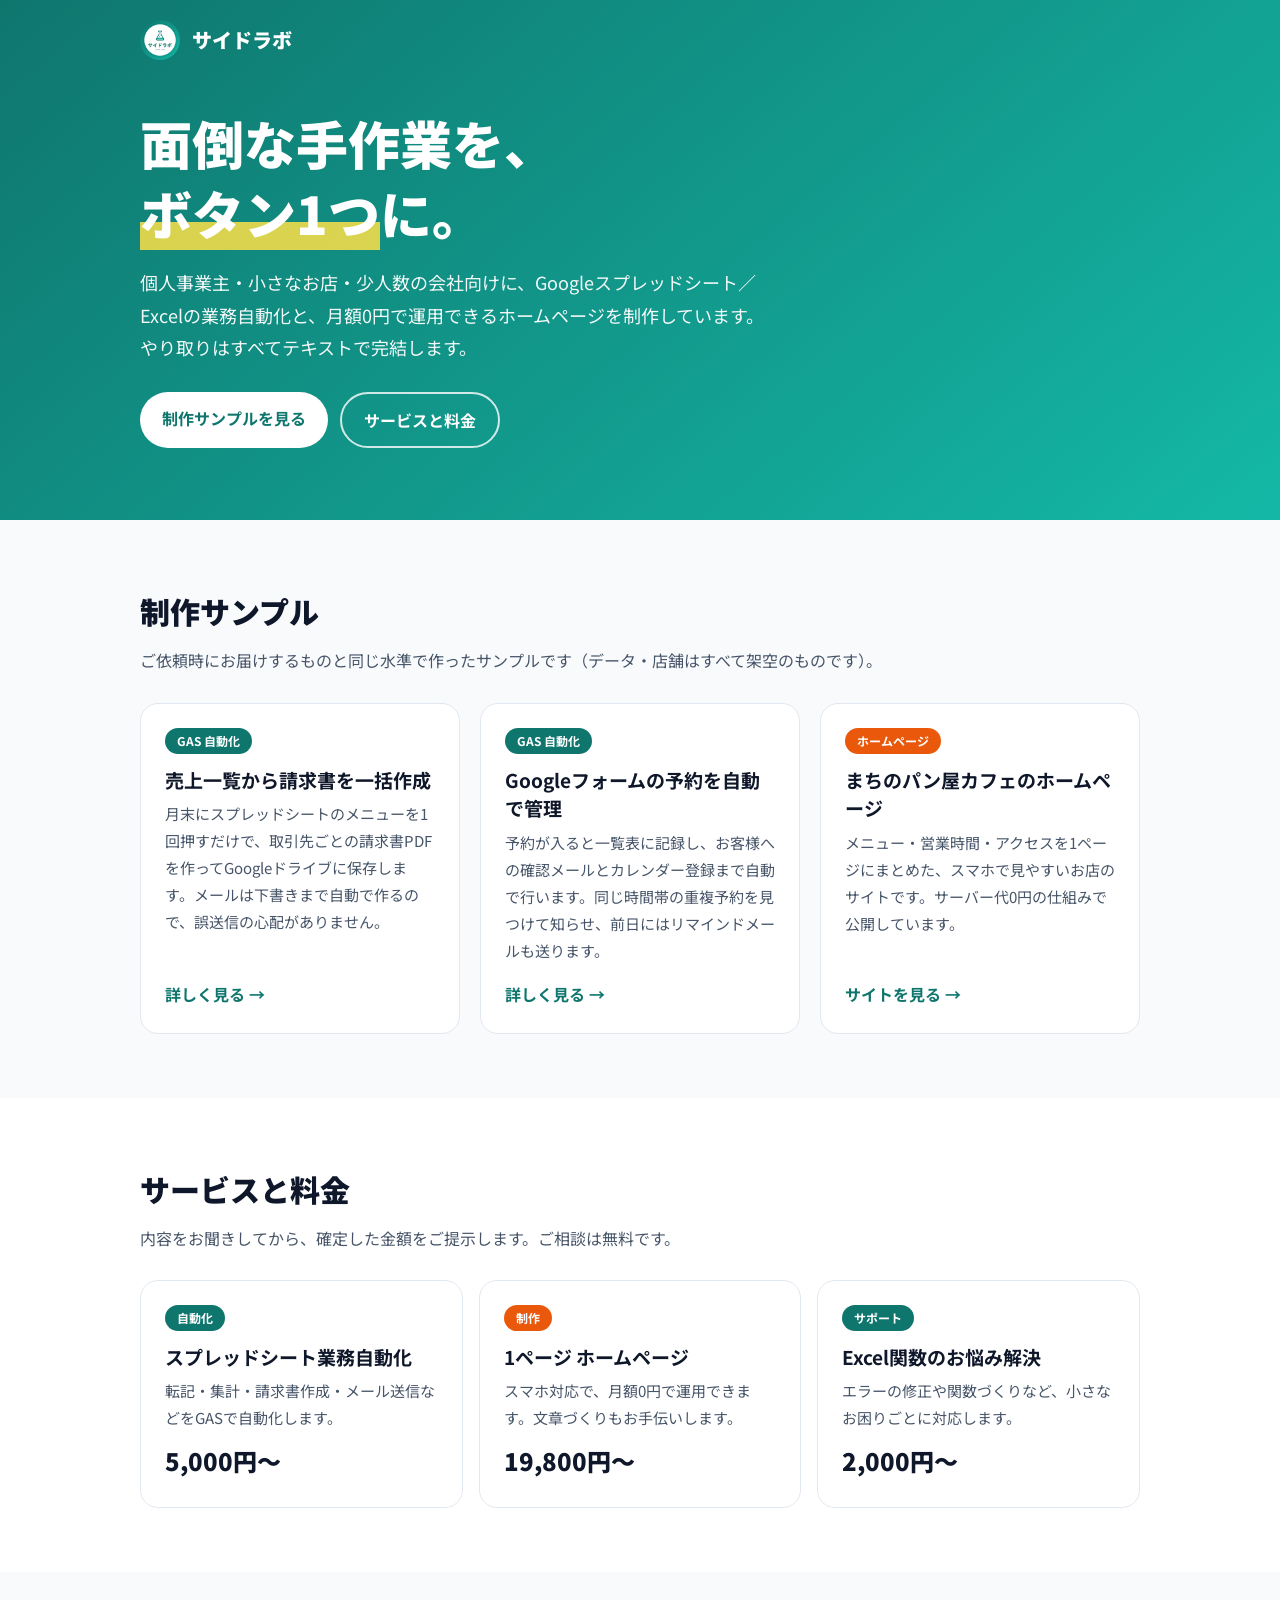
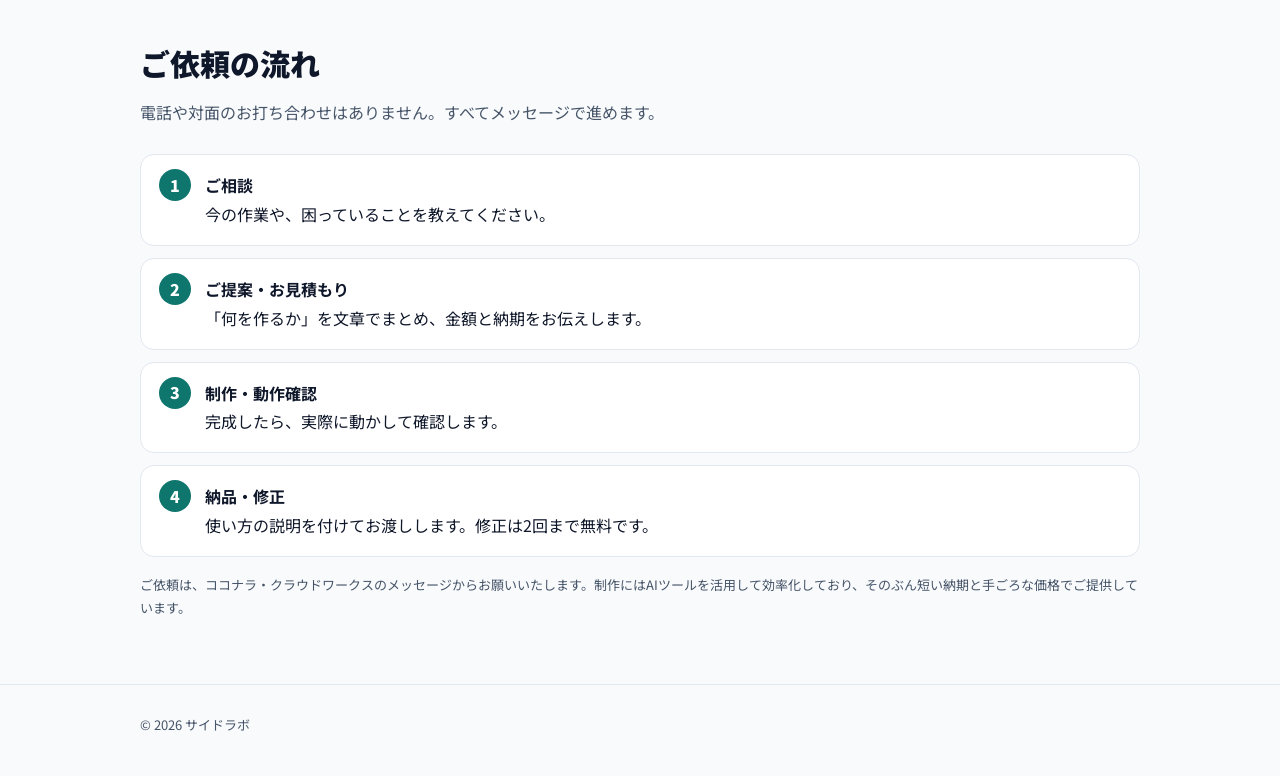
==== index.html @ ee7d605c "ポートフォリオ初版（サンプル3件） Co-Authored-By: Claude Opus 5.5 <noreply@anthropic.com>" ====
<!doctype html>
<html lang="ja">
<head>
<meta charset="utf-8">
<meta name="viewport" content="width=device-width,initial-scale=1">
<title>サイドラボ｜スプレッドシート自動化・ホームページ制作</title>
<meta name="description" content="個人事業主・小さなお店向けに、Googleスプレッドシート／Excelの業務自動化（GAS）と、月額0円で運用できる1ページホームページを制作しています。">
<meta property="og:title" content="サイドラボ｜スプレッドシート自動化・ホームページ制作">
<meta property="og:description" content="面倒な手作業をボタン1つに。小さなお店のホームページも月額0円で。">
<meta property="og:type" content="website">
<meta property="og:image" content="ogp.png">
<link rel="icon" href="icon.png">
<link rel="preconnect" href="https://fonts.googleapis.com">
<link href="https://fonts.googleapis.com/css2?family=Noto+Sans+JP:wght@400;700;900&display=swap" rel="stylesheet">
<style>
:root{--ink:#0f172a;--sub:#475569;--line:#e2e8f0;--bg:#f8fafc;--card:#fff;--brand:#0f766e;--brand2:#14b8a6;--accent:#ea580c}
*{box-sizing:border-box;margin:0;padding:0}
body{font-family:'Noto Sans JP',system-ui,sans-serif;color:var(--ink);background:var(--bg);line-height:1.8;-webkit-text-size-adjust:100%}
a{color:var(--brand)}
.wrap{max-width:1040px;margin:0 auto;padding:0 20px}
header{background:linear-gradient(140deg,var(--brand),var(--brand2));color:#fff;padding:20px 0 72px}
.nav{display:flex;align-items:center;gap:12px;font-weight:900;font-size:20px}
.nav img{width:40px;height:40px;border-radius:50%;background:#fff}
.hero h1{font-size:clamp(30px,6vw,52px);line-height:1.35;font-weight:900;margin-top:48px}
.hero h1 em{font-style:normal;background:linear-gradient(transparent 62%,rgba(253,224,71,.85) 62%)}
.hero p{margin-top:18px;font-size:clamp(15px,2.4vw,18px);max-width:640px;opacity:.95}
.btns{display:flex;flex-wrap:wrap;gap:12px;margin-top:28px}
.btn{display:inline-block;background:#fff;color:var(--brand);font-weight:700;padding:12px 22px;border-radius:999px;text-decoration:none}
.btn.ghost{background:transparent;color:#fff;border:2px solid rgba(255,255,255,.8)}
section{padding:64px 0}
h2{font-size:clamp(22px,4vw,30px);font-weight:900;margin-bottom:8px}
.lead{color:var(--sub);margin-bottom:28px}
.grid{display:grid;grid-template-columns:repeat(auto-fit,minmax(280px,1fr));gap:20px}
.card{background:var(--card);border:1px solid var(--line);border-radius:18px;padding:24px;display:flex;flex-direction:column}
.tag{display:inline-block;font-size:12px;font-weight:700;color:#fff;background:var(--brand);border-radius:999px;padding:2px 12px;align-self:flex-start}
.tag.hp{background:var(--accent)}
.card h3{font-size:19px;margin:12px 0 6px;line-height:1.5}
.card p{color:var(--sub);font-size:15px;flex:1}
.card a.more{margin-top:16px;font-weight:700;text-decoration:none}
.svc{display:grid;grid-template-columns:repeat(auto-fit,minmax(240px,1fr));gap:16px}
.svc .card .price{font-size:24px;font-weight:900;color:var(--ink);margin-top:8px}
.svc .card .price small{font-size:14px;color:var(--sub);font-weight:400}
ol.flow{list-style:none;counter-reset:s;display:grid;gap:12px}
ol.flow li{counter-increment:s;background:#fff;border:1px solid var(--line);border-radius:14px;padding:16px 18px 16px 64px;position:relative}
ol.flow li::before{content:counter(s);position:absolute;left:18px;top:14px;width:32px;height:32px;border-radius:50%;background:var(--brand);color:#fff;font-weight:900;display:grid;place-items:center}
.note{font-size:13px;color:var(--sub);margin-top:16px}
footer{border-top:1px solid var(--line);padding:28px 0 40px;color:var(--sub);font-size:13px}
</style>
</head>
<body>
<header>
  <div class="wrap">
    <div class="nav"><img src="icon.png" alt="">サイドラボ</div>
    <div class="hero">
      <h1>面倒な手作業を、<br><em>ボタン1つ</em>に。</h1>
      <p>個人事業主・小さなお店・少人数の会社向けに、Googleスプレッドシート／Excelの業務自動化と、月額0円で運用できるホームページを制作しています。やり取りはすべてテキストで完結します。</p>
      <div class="btns">
        <a class="btn" href="#works">制作サンプルを見る</a>
        <a class="btn ghost" href="#services">サービスと料金</a>
      </div>
    </div>
  </div>
</header>

<main>
<section id="works">
  <div class="wrap">
    <h2>制作サンプル</h2>
    <p class="lead">ご依頼時にお届けするものと同じ水準で作ったサンプルです（データ・店舗はすべて架空のものです）。</p>
    <div class="grid">
      <article class="card">
        <span class="tag">GAS 自動化</span>
        <h3>売上一覧から請求書を一括作成</h3>
        <p>月末にスプレッドシートのメニューを1回押すだけで、取引先ごとの請求書PDFを作ってGoogleドライブに保存します。メールは下書きまで自動で作るので、誤送信の心配がありません。</p>
        <a class="more" href="works/gas-invoice/">詳しく見る →</a>
      </article>
      <article class="card">
        <span class="tag">GAS 自動化</span>
        <h3>Googleフォームの予約を自動で管理</h3>
        <p>予約が入ると一覧表に記録し、お客様への確認メールとカレンダー登録まで自動で行います。同じ時間帯の重複予約を見つけて知らせ、前日にはリマインドメールも送ります。</p>
        <a class="more" href="works/gas-reservation/">詳しく見る →</a>
      </article>
      <article class="card">
        <span class="tag hp">ホームページ</span>
        <h3>まちのパン屋カフェのホームページ</h3>
        <p>メニュー・営業時間・アクセスを1ページにまとめた、スマホで見やすいお店のサイトです。サーバー代0円の仕組みで公開しています。</p>
        <a class="more" href="works/sample-shop/">サイトを見る →</a>
      </article>
    </div>
  </div>
</section>

<section id="services" style="background:#fff">
  <div class="wrap">
    <h2>サービスと料金</h2>
    <p class="lead">内容をお聞きしてから、確定した金額をご提示します。ご相談は無料です。</p>
    <div class="svc">
      <div class="card"><span class="tag">自動化</span><h3>スプレッドシート業務自動化</h3><p>転記・集計・請求書作成・メール送信などをGASで自動化します。</p><div class="price">5,000円〜</div></div>
      <div class="card"><span class="tag hp">制作</span><h3>1ページ ホームページ</h3><p>スマホ対応で、月額0円で運用できます。文章づくりもお手伝いします。</p><div class="price">19,800円〜</div></div>
      <div class="card"><span class="tag">サポート</span><h3>Excel関数のお悩み解決</h3><p>エラーの修正や関数づくりなど、小さなお困りごとに対応します。</p><div class="price">2,000円〜</div></div>
    </div>
  </div>
</section>

<section id="flow">
  <div class="wrap">
    <h2>ご依頼の流れ</h2>
    <p class="lead">電話や対面のお打ち合わせはありません。すべてメッセージで進めます。</p>
    <ol class="flow">
      <li><b>ご相談</b><br>今の作業や、困っていることを教えてください。</li>
      <li><b>ご提案・お見積もり</b><br>「何を作るか」を文章でまとめ、金額と納期をお伝えします。</li>
      <li><b>制作・動作確認</b><br>完成したら、実際に動かして確認します。</li>
      <li><b>納品・修正</b><br>使い方の説明を付けてお渡しします。修正は2回まで無料です。</li>
    </ol>
    <p class="note">ご依頼は、ココナラ・クラウドワークスのメッセージからお願いいたします。制作にはAIツールを活用して効率化しており、そのぶん短い納期と手ごろな価格でご提供しています。</p>
  </div>
</section>
</main>

<footer>
  <div class="wrap">© 2026 サイドラボ</div>
</footer>
</body>
</html>
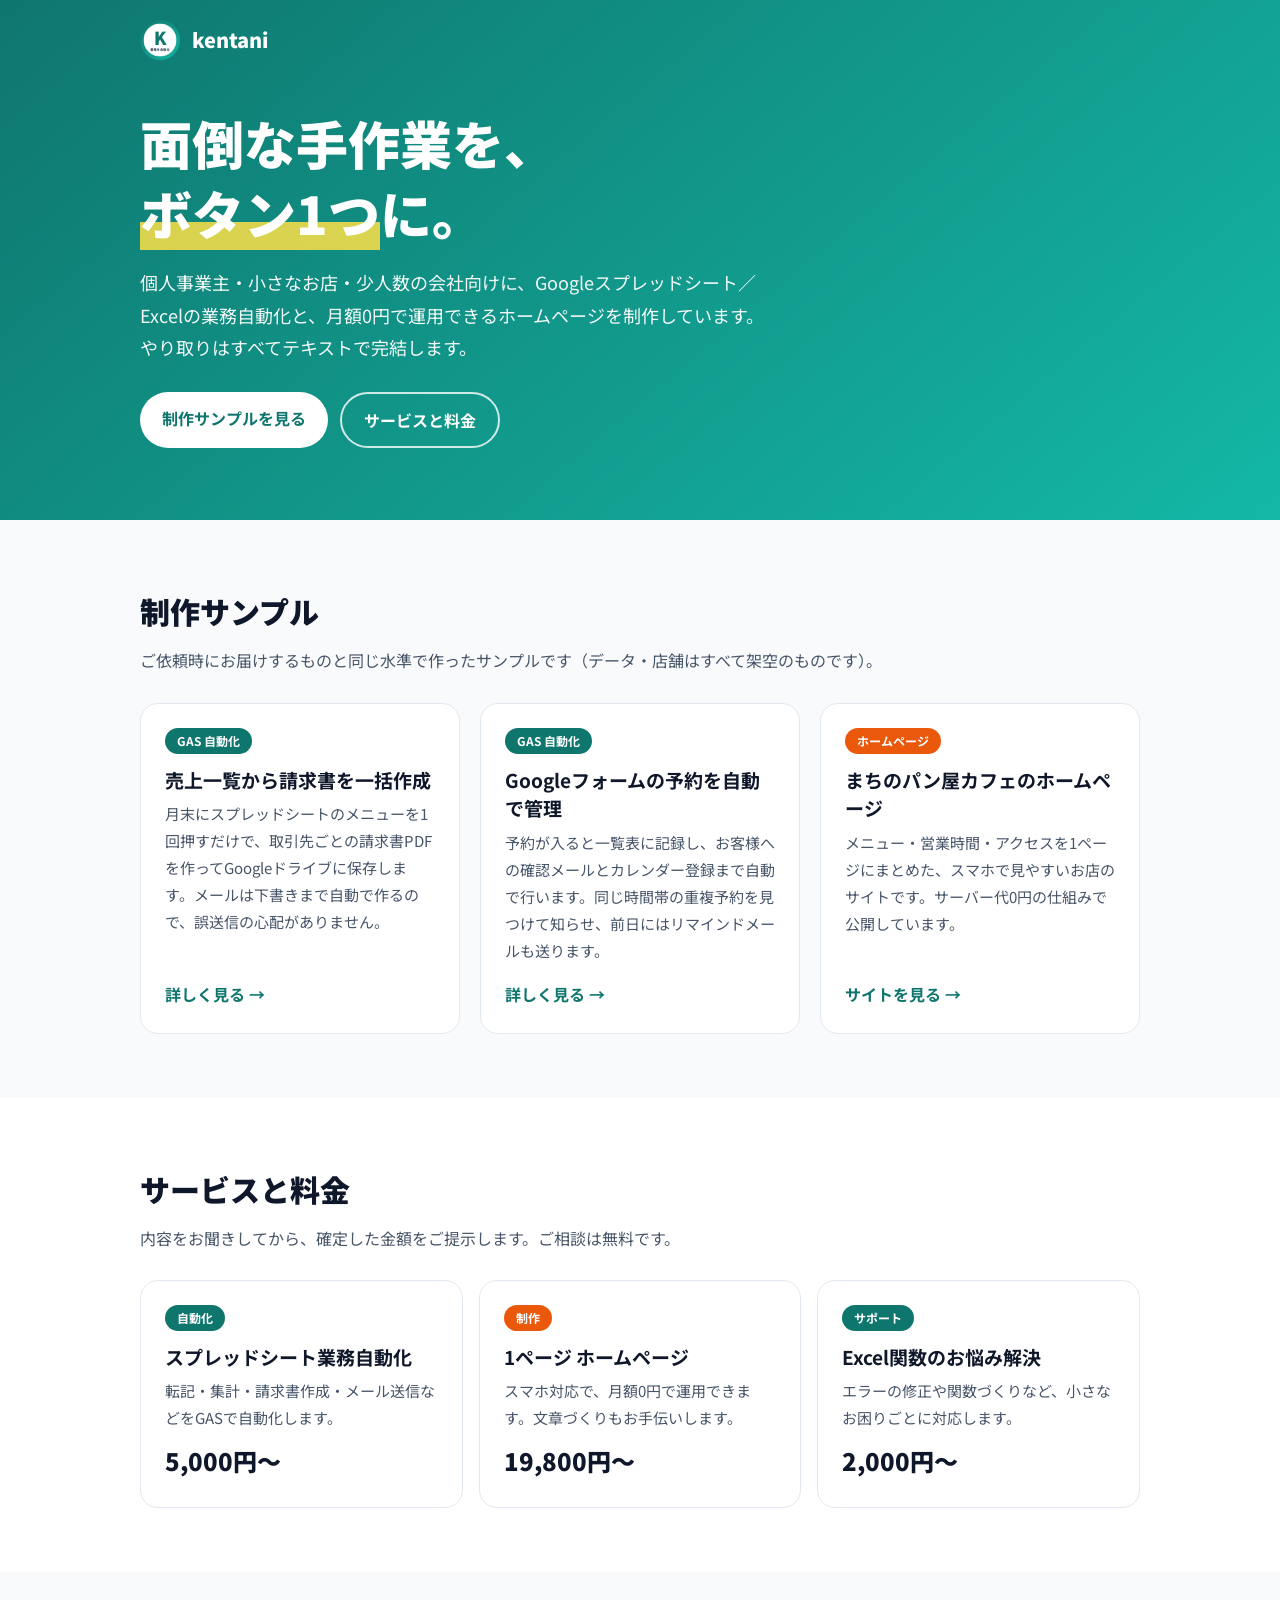
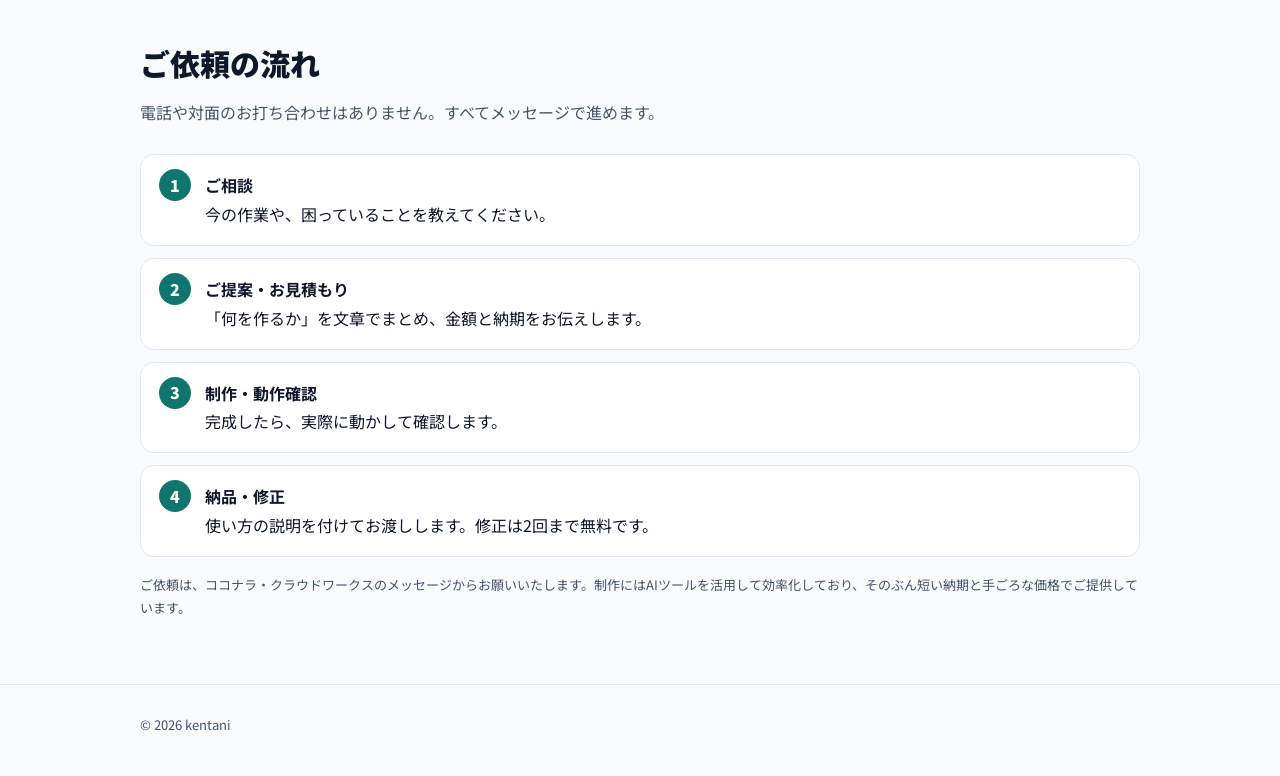
==== commit d690328d: "屋号「サイドラボ」をやめ、kentani 名義に統一 Co-Authored-By: Claude Opus 5.5 <noreply@anthropic.com>" ====
--- a/index.html
+++ b/index.html
@@ -3,9 +3,9 @@
 <head>
 <meta charset="utf-8">
 <meta name="viewport" content="width=device-width,initial-scale=1">
-<title>サイドラボ｜スプレッドシート自動化・ホームページ制作</title>
+<title>kentani｜スプレッドシート自動化・ホームページ制作</title>
 <meta name="description" content="個人事業主・小さなお店向けに、Googleスプレッドシート／Excelの業務自動化（GAS）と、月額0円で運用できる1ページホームページを制作しています。">
-<meta property="og:title" content="サイドラボ｜スプレッドシート自動化・ホームページ制作">
+<meta property="og:title" content="kentani｜スプレッドシート自動化・ホームページ制作">
 <meta property="og:description" content="面倒な手作業をボタン1つに。小さなお店のホームページも月額0円で。">
 <meta property="og:type" content="website">
 <meta property="og:image" content="ogp.png">
@@ -50,7 +50,7 @@
 <body>
 <header>
   <div class="wrap">
-    <div class="nav"><img src="icon.png" alt="">サイドラボ</div>
+    <div class="nav"><img src="icon.png" alt="">kentani</div>
     <div class="hero">
       <h1>面倒な手作業を、<br><em>ボタン1つ</em>に。</h1>
       <p>個人事業主・小さなお店・少人数の会社向けに、Googleスプレッドシート／Excelの業務自動化と、月額0円で運用できるホームページを制作しています。やり取りはすべてテキストで完結します。</p>
@@ -118,7 +118,7 @@
 </main>
 
 <footer>
-  <div class="wrap">© 2026 サイドラボ</div>
+  <div class="wrap">© 2026 kentani</div>
 </footer>
 </body>
 </html>
